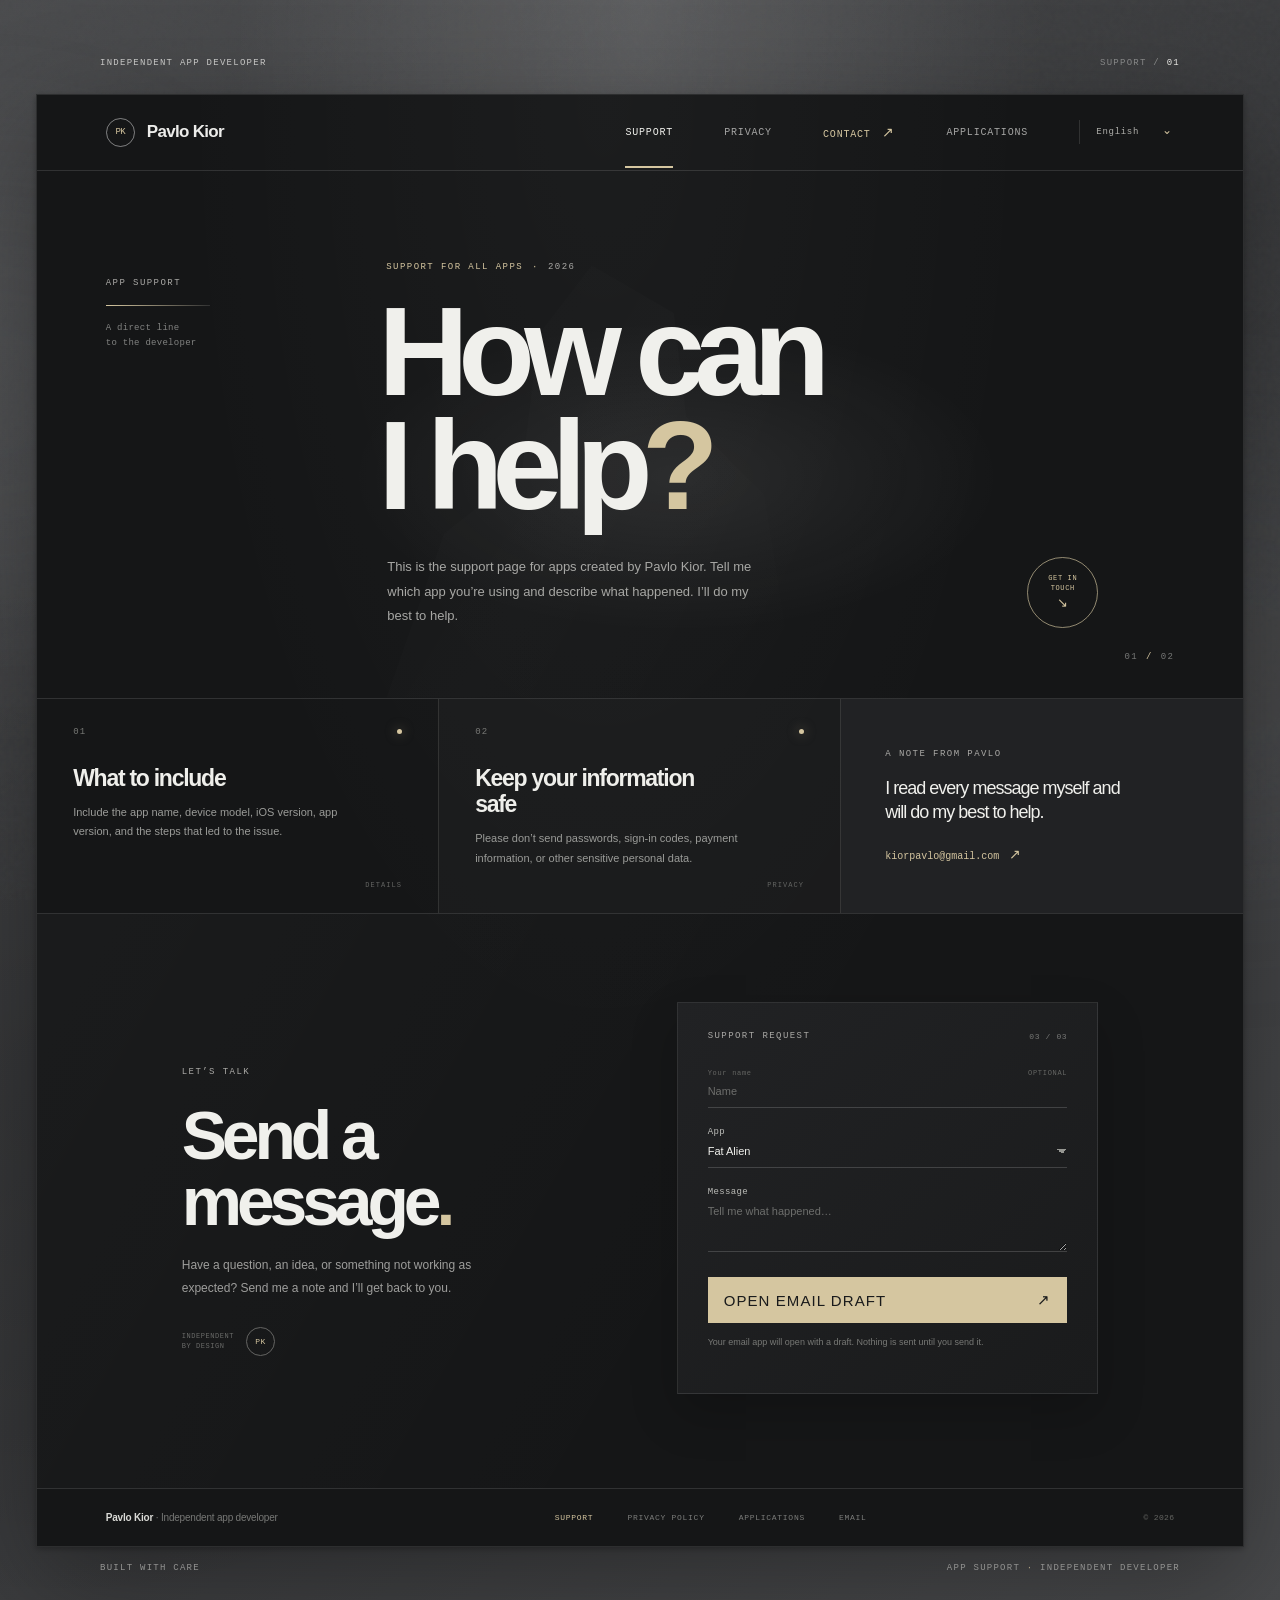
==== index.html @ 4e9f7fe7 "Add applications page for Fat Alien and SeatCore Add a multilingual Applications tab and page for Fa" ====
<!doctype html>
<html lang="en">
  <head>
    <meta charset="utf-8" />
    <meta name="viewport" content="width=device-width, initial-scale=1" />
    <meta name="theme-color" content="#171819" />
    <meta name="description" content="Support for apps by Pavlo Kior. Get in touch by email and find out what to include in your message." />
    <title>Pavlo Kior · App Support</title>
    <link rel="stylesheet" href="styles.css" />
  </head>
  <body>
    <div class="ambient ambient-one" aria-hidden="true"></div>
    <div class="ambient ambient-two" aria-hidden="true"></div>

    <div class="site-shell">
      <div class="folio-heading" aria-label="Pavlo Kior app support">
        <span class="folio-kicker" data-i18n="developerLabel">INDEPENDENT APP DEVELOPER</span>
        <p>SUPPORT / <span>01</span></p>
      </div>

      <main class="site-frame">
        <header class="topbar">
          <a class="brand" href="index.html" aria-label="Pavlo Kior home">
            <span class="brand-mark">PK</span>
            <span class="brand-name">Pavlo Kior</span>
          </a>
          <nav class="main-nav" aria-label="Main navigation">
            <a class="active" href="index.html" aria-current="page" data-i18n="navSupport">Support</a>
            <a href="privacy.html" data-i18n="navPrivacy">Privacy</a>
            <a class="nav-contact" href="mailto:kiorpavlo@gmail.com?subject=App%20support"><span data-i18n="navContact">Contact</span> <span aria-hidden="true">↗</span></a>
            <a href="apps.html" data-i18n="navApps">Applications</a>
            <label class="language-select"><span class="sr-only">Language</span><select id="language" aria-label="Language"><option value="en">English</option><option value="ru">Русский</option><option value="uk">Українська</option><option value="lt">Lietuvių</option><option value="pl">Polski</option><option value="de">Deutsch</option><option value="es">Español</option></select></label>
          </nav>
          <button class="menu-toggle" type="button" aria-label="Open navigation" aria-expanded="false">
            <span></span><span></span>
          </button>
        </header>

        <section class="hero" aria-labelledby="page-title">
          <div class="hero-aside">
            <span class="eyebrow">APP SUPPORT</span>
            <div class="aside-rule"></div>
            <span class="aside-note" data-i18n-html="asideNote">A direct line<br />to the developer</span>
          </div>
          <div class="hero-content">
            <p class="eyebrow hero-overline"><span class="overline-text" data-i18n="overline">SUPPORT FOR ALL APPS</span><span>·</span> 2026</p>
            <h1 id="page-title" data-i18n-html="title">How can<br />I help<span class="period">?</span></h1>
            <div class="hero-bottom">
              <p class="hero-copy" data-i18n="heroCopy">This is the support page for apps created by Pavlo Kior. Tell me which app you’re using and describe what happened. I’ll do my best to help.</p>
              <a class="round-link" href="#contact" aria-label="Go to contact form"><span data-i18n-html="roundLink">GET IN<br />TOUCH</span><b aria-hidden="true">↘</b></a>
            </div>
          </div>
          <div class="hero-index" aria-hidden="true">01<span>/</span>02</div>
        </section>

        <section class="support-details" aria-label="Support tips">
          <article class="detail-card">
            <div class="card-topline"><span>01</span><span class="mini-dot"></span></div>
            <h2 data-i18n="includeTitle">What to include</h2>
            <p data-i18n="includeText">Include the app name, device model, iOS version, app version, and the steps that led to the issue.</p>
            <span class="card-index" aria-hidden="true">DETAILS</span>
          </article>
          <article class="detail-card detail-card-accent">
            <div class="card-topline"><span>02</span><span class="mini-dot"></span></div>
            <h2 data-i18n="safeTitle">Keep your information safe</h2>
            <p data-i18n="safeText">Please don’t send passwords, sign-in codes, payment information, or other sensitive personal data.</p>
            <span class="card-index" aria-hidden="true">PRIVACY</span>
          </article>
          <div class="reply-card">
            <span class="eyebrow" data-i18n="noteLabel">A NOTE FROM PAVLO</span>
            <p data-i18n="noteText">I read every message myself and will do my best to help.</p>
            <a href="mailto:kiorpavlo@gmail.com?subject=App%20support">kiorpavlo@gmail.com <span aria-hidden="true">↗</span></a>
          </div>
        </section>

        <section class="contact-section" id="contact" aria-labelledby="contact-title">
          <div class="contact-intro">
            <span class="eyebrow" data-i18n="letsTalk">LET’S TALK</span>
            <h2 id="contact-title" data-i18n-html="contactTitle">Send a<br />message<span class="period">.</span></h2>
            <p data-i18n="contactCopy">Have a question, an idea, or something not working as expected? Send me a note and I’ll get back to you.</p>
            <div class="contact-stamp"><span>INDEPENDENT<br />BY DESIGN</span><b>PK</b></div>
          </div>
          <form class="contact-form" id="support-form">
            <div class="form-heading"><span class="eyebrow" data-i18n="formTitle">SUPPORT REQUEST</span><span class="form-number">03 / 03</span></div>
            <label for="name"><span data-i18n="nameLabel">Your name</span> <span data-i18n="optional">OPTIONAL</span></label>
            <input id="name" name="name" autocomplete="name" placeholder="Name" />
            <label for="app" data-i18n="appLabel">App</label>
            <select id="app" name="app">
              <option value="Fat Alien">Fat Alien</option>
              <option value="SeatCore">SeatCore</option>
              <option value="Another app" data-i18n="anotherApp">Another app</option>
            </select>
            <label for="message" data-i18n="messageLabel">Message</label>
            <textarea id="message" name="message" rows="3" required placeholder="Tell me what happened…" data-i18n-placeholder="messagePlaceholder"></textarea>
            <button class="send-button" type="submit"><span data-i18n="sendButton">OPEN EMAIL DRAFT</span> <span aria-hidden="true">↗</span></button>
            <p class="form-note" data-i18n="formNote">Your email app will open with a draft. Nothing is sent until you send it.</p>
            <p class="form-error" id="form-error" aria-live="polite"></p>
          </form>
        </section>

        <footer class="footer">
          <a class="footer-brand" href="index.html">Pavlo Kior<span data-i18n="footerAbout"> · Independent app developer</span></a>
          <nav aria-label="Footer navigation">
            <a href="index.html" aria-current="page" data-i18n="navSupport">Support</a>
            <a href="privacy.html" data-i18n="footerPrivacy">Privacy Policy</a>
            <a href="apps.html" data-i18n="navApps">Applications</a>
            <a href="mailto:kiorpavlo@gmail.com">Email</a>
          </nav>
          <span class="copyright">© 2026</span>
        </footer>
      </main>
      <div class="folio-footer"><span data-i18n="builtWithCare">BUILT WITH CARE</span><span data-i18n-html="folioLabel">APP SUPPORT <i>·</i> INDEPENDENT DEVELOPER</span></div>
    </div>
    <script src="locales.js"></script>
    <script src="script.js"></script>
  </body>
</html>
---- styles.css ----
:root {
  color-scheme: dark;
  --backdrop: #454648;
  --frame: #151617;
  --surface: #1b1c1e;
  --surface-2: #202123;
  --line: rgba(238, 238, 234, .13);
  --text: #f0f0ec;
  --muted: #a2a2a0;
  --soft: #747574;
  --accent: #d5c6a0;
  --mono: "DM Mono", ui-monospace, SFMono-Regular, Menlo, monospace;
  --sans: "Manrope", -apple-system, BlinkMacSystemFont, "Segoe UI", sans-serif;
}

* { box-sizing: border-box; }
html { scroll-behavior: smooth; }
body {
  margin: 0;
  color: var(--text);
  background:
    radial-gradient(ellipse at 50% 0%, rgba(255,255,255,.14), transparent 45%),
    radial-gradient(ellipse at 5% 68%, rgba(0,0,0,.14), transparent 34%),
    linear-gradient(135deg, #4a4b4d, #393a3c 50%, #494a4c);
  font-family: var(--sans);
  -webkit-font-smoothing: antialiased;
}
body::before {
  content: "";
  position: fixed;
  inset: 0;
  z-index: -1;
  pointer-events: none;
  opacity: .14;
  background-image: url("data:image/svg+xml,%3Csvg viewBox='0 0 180 180' xmlns='http://www.w3.org/2000/svg'%3E%3Cfilter id='n'%3E%3CfeTurbulence type='fractalNoise' baseFrequency='.92' numOctaves='3' stitchTiles='stitch'/%3E%3C/filter%3E%3Crect width='100%25' height='100%25' filter='url(%23n)' opacity='.16'/%3E%3C/svg%3E");
}
a { color: inherit; }
.ambient { position: fixed; width: 36vw; height: 36vw; border-radius: 50%; filter: blur(90px); pointer-events: none; opacity: .08; z-index: -1; }
.ambient-one { background: #bebfc0; top: 18%; left: -18%; }
.ambient-two { background: #8e9094; right: -15%; bottom: 0; }
.site-shell { width: min(1300px, calc(100% - 72px)); margin: 0 auto; padding: 58px 0 34px; }
.folio-heading, .folio-footer { display: flex; justify-content: space-between; align-items: center; color: #cececc; font: 9px/1.3 var(--mono); letter-spacing: .14em; text-transform: uppercase; }
.folio-heading { margin: 0 5.3% 24px; }
.folio-heading p { margin: 0; color: #8c8d8d; }
.folio-heading p span { color: var(--text); }
.folio-footer { margin: 16px 5.3% 0; color: #b7b7b5; }
.folio-footer i { color: var(--accent); font-style: normal; }
.site-frame { position: relative; background: var(--frame); border: 1px solid rgba(255,255,255,.1); box-shadow: 0 32px 100px rgba(0,0,0,.34), 0 2px 6px rgba(0,0,0,.26); overflow: hidden; }
.site-frame::before { content: ""; position: absolute; inset: 0; pointer-events: none; opacity: .23; background: radial-gradient(ellipse at 47% 0%, rgba(255,255,255,.13), transparent 48%); }
.topbar { position: relative; z-index: 3; min-height: 76px; display: flex; align-items: center; justify-content: space-between; padding: 0 5.7%; border-bottom: 1px solid var(--line); }
.brand { display: inline-flex; align-items: center; gap: 12px; text-decoration: none; font-weight: 800; letter-spacing: -.04em; font-size: 17px; }
.brand-mark { display: grid; place-items: center; width: 29px; height: 29px; border: 1px solid rgba(255,255,255,.45); border-radius: 50%; color: var(--accent); font: 9px var(--mono); letter-spacing: -.08em; }
.brand-name { color: #ececea; }
.main-nav { display: flex; align-items: center; gap: clamp(22px, 4vw, 58px); font: 10px var(--mono); text-transform: uppercase; letter-spacing: .08em; color: #a5a5a4; }
.main-nav a, .footer nav a { text-decoration: none; transition: color .2s ease; }
.main-nav a:hover, .footer nav a:hover { color: #fff; }
.main-nav .active { color: var(--text); position: relative; }
.main-nav .active::after { content: ""; position: absolute; left: 0; right: 0; bottom: -30px; height: 2px; background: var(--accent); }
.main-nav .nav-contact { color: var(--accent); }
.nav-contact > span:last-child { font-size: 14px; margin-left: 5px; }
.language-select { position: relative; padding-left: 16px; border-left: 1px solid var(--line); color: #adada9; }
.language-select select { appearance: none; padding: 7px 16px 7px 0; border: 0; outline: 0; background: transparent; color: inherit; cursor: pointer; font: 9px var(--mono); letter-spacing: .08em; }
.language-select::after { content: "⌄"; position: absolute; right: 1px; top: 3px; color: var(--accent); pointer-events: none; font: 12px var(--sans); }
.language-select option { color: #eee; background: #202123; }
.sr-only { position: absolute; width: 1px; height: 1px; padding: 0; margin: -1px; overflow: hidden; clip: rect(0, 0, 0, 0); white-space: nowrap; border: 0; }
.menu-toggle { display: none; }
.hero { min-height: 510px; position: relative; padding: 84px 12% 70px 16%; display: flex; align-items: center; border-bottom: 1px solid var(--line); background: radial-gradient(ellipse at 53% 58%, rgba(255,255,255,.075), transparent 36%); }
.hero::after { content: ""; position: absolute; width: 34%; height: 82%; left: 29%; bottom: 0; opacity: .17; pointer-events: none; background: linear-gradient(120deg, transparent, rgba(255,255,255,.08), transparent); clip-path: polygon(50% 0, 70% 11%, 73% 35%, 92% 53%, 100% 100%, 0 100%, 14% 62%, 33% 48%, 37% 16%); }
.hero-aside { position: absolute; left: 5.7%; top: 106px; display: flex; flex-direction: column; gap: 15px; color: var(--muted); }
.eyebrow { display: inline-flex; gap: 9px; align-items: center; font: 9px/1.5 var(--mono); letter-spacing: .16em; color: #aaa9a6; text-transform: uppercase; }
.eyebrow span { color: var(--accent); }
.aside-rule { width: 104px; height: 1px; background: linear-gradient(90deg, var(--accent), var(--line)); }
.aside-note { color: #818280; font: 9px/1.65 var(--mono); letter-spacing: .03em; }
.hero-content { position: relative; z-index: 1; width: min(720px, 100%); margin-left: auto; }
.hero-overline { margin: 0 0 21px 8px; }
h1, h2, p { margin-top: 0; }
.hero h1, .policy-hero h1 { margin: 0; font-size: clamp(68px, 9.8vw, 138px); line-height: .91; letter-spacing: -.085em; font-weight: 700; }
.period { color: var(--accent); }
.hero-bottom { display: flex; align-items: flex-end; justify-content: space-between; gap: 38px; margin: 32px 0 0 9px; }
.hero-copy { max-width: 370px; margin: 0; color: #a7a7a4; font-size: 13px; line-height: 1.85; }
.round-link { width: 71px; height: 71px; flex: 0 0 auto; display: flex; flex-direction: column; align-items: center; justify-content: center; border: 1px solid rgba(213,198,160,.65); border-radius: 50%; color: var(--accent); text-align: center; text-decoration: none; font: 7px/1.4 var(--mono); letter-spacing: .09em; transition: .25s ease; }
.round-link b { font: 13px var(--sans); margin-top: 2px; }
.round-link:hover { background: var(--accent); color: var(--frame); transform: rotate(-10deg); }
.hero-index { position: absolute; right: 5.7%; bottom: 36px; color: #777877; font: 9px var(--mono); letter-spacing: .15em; }
.hero-index span { margin: 0 8px; color: var(--accent); }
.support-details { display: grid; grid-template-columns: 1fr 1fr 1fr; border-bottom: 1px solid var(--line); }
.detail-card, .reply-card { min-height: 214px; padding: 28px 9%; border-right: 1px solid var(--line); position: relative; }
.detail-card:nth-child(2) { background: rgba(255,255,255,.024); }
.card-topline { display: flex; align-items: center; justify-content: space-between; margin-bottom: 28px; color: #777875; font: 9px var(--mono); letter-spacing: .14em; }
.mini-dot { width: 5px; height: 5px; border-radius: 50%; background: var(--accent); box-shadow: 0 0 12px rgba(213,198,160,.55); }
.detail-card h2 { max-width: 260px; margin-bottom: 12px; color: #efefeb; font-size: clamp(17px, 1.8vw, 23px); line-height: 1.15; letter-spacing: -.055em; }
.detail-card p { max-width: 280px; margin-bottom: 0; color: #9a9b98; font-size: 11px; line-height: 1.75; }
.card-index { position: absolute; bottom: 24px; right: 9%; color: #636462; font: 7px var(--mono); letter-spacing: .15em; }
.reply-card { border-right: 0; background: #212224; display: flex; flex-direction: column; justify-content: center; padding-left: 11%; }
.reply-card p { max-width: 240px; margin: 16px 0 22px; font-size: 18px; line-height: 1.3; letter-spacing: -.055em; }
.reply-card > a { width: fit-content; color: var(--accent); font: 10px var(--mono); text-decoration: none; }
.reply-card > a span { font-size: 14px; margin-left: 4px; }
.contact-section { display: grid; grid-template-columns: 1fr 1fr; gap: 8%; padding: 88px 12% 94px; background: linear-gradient(120deg, rgba(255,255,255,.022), transparent 60%); }
.contact-intro { position: relative; align-self: center; padding: 8px 0 32px; }
.contact-intro h2 { margin: 23px 0 20px; font-size: clamp(42px, 5.3vw, 72px); line-height: .97; letter-spacing: -.075em; }
.contact-intro > p { max-width: 325px; color: #9e9e9c; font-size: 12px; line-height: 1.85; }
.contact-stamp { position: absolute; left: 0; bottom: -13px; display: flex; align-items: center; gap: 12px; color: #696a68; font: 7px/1.5 var(--mono); letter-spacing: .08em; }
.contact-stamp b { display: grid; place-items: center; width: 29px; height: 29px; border: 1px solid #646462; border-radius: 50%; color: var(--accent); font: 8px var(--mono); }
.contact-form { padding: 27px 30px 26px; border: 1px solid rgba(255,255,255,.09); background: linear-gradient(140deg, #212224, #1a1b1c); box-shadow: 0 20px 45px rgba(0,0,0,.19); }
.form-heading { display: flex; justify-content: space-between; align-items: center; margin-bottom: 26px; }
.form-number { color: #777876; font: 8px var(--mono); letter-spacing: .08em; }
.contact-form label { display: flex; justify-content: space-between; margin: 19px 0 8px; color: #bbbcb8; font: 9px var(--mono); letter-spacing: .04em; }
.contact-form label span { color: #656663; font-size: 7px; letter-spacing: .1em; }
.contact-form input, .contact-form select, .contact-form textarea { display: block; width: 100%; padding: 0 0 10px; border: 0; border-bottom: 1px solid rgba(255,255,255,.16); border-radius: 0; outline: none; background: transparent; color: var(--text); font: 11px var(--sans); resize: vertical; }
.contact-form input:focus, .contact-form select:focus, .contact-form textarea:focus { border-color: var(--accent); }
.contact-form input::placeholder, .contact-form textarea::placeholder { color: #6d6e6c; }
.contact-form select { appearance: none; background-image: linear-gradient(45deg, transparent 50%, #969792 50%), linear-gradient(135deg, #969792 50%, transparent 50%); background-position: calc(100% - 5px) 4px, 100% 4px; background-size: 5px 5px, 5px 5px; background-repeat: no-repeat; }
.contact-form select option { background: #202123; color: var(--text); }
.send-button { width: 100%; display: flex; justify-content: space-between; align-items: center; margin-top: 25px; padding: 14px 16px; border: 0; background: var(--accent); color: #191a1b; cursor: pointer; font: 9px var(--mono); letter-spacing: .12em; transition: background .2s ease, transform .2s ease; }
.send-button span { font: 15px var(--sans); }
.send-button:hover { background: #e5d7b2; transform: translateY(-2px); }
.form-note { margin: 12px 0 0; color: #777875; font-size: 9px; line-height: 1.6; }
.form-error { min-height: 12px; margin: 5px 0 0; color: #e4a99b; font-size: 10px; }
.footer { position: relative; z-index: 1; display: flex; align-items: center; justify-content: space-between; gap: 20px; padding: 23px 5.7%; border-top: 1px solid var(--line); color: #7c7d7b; font: 8px var(--mono); letter-spacing: .04em; }
.footer-brand { color: #dadad6; text-decoration: none; font: 600 10px var(--sans); letter-spacing: -.02em; }
.footer-brand span { color: #777876; font-weight: 400; }
.footer nav { display: flex; gap: clamp(13px, 2.8vw, 34px); text-transform: uppercase; letter-spacing: .09em; }
.footer nav a[aria-current="page"] { color: var(--accent); }
.copyright { color: #656663; }

/* Privacy page */
.policy-hero { position: relative; padding: 80px 15% 57px; border-bottom: 1px solid var(--line); }
.policy-hero h1 { margin: 23px 0 25px; font-size: clamp(60px, 8vw, 104px); }
.policy-hero > p { max-width: 680px; margin: 0; color: #a7a7a4; font-size: 13px; line-height: 1.85; }
.policy-contact { display: inline-flex; gap: 18px; margin-top: 31px; color: #828380; text-decoration: none; font: 8px var(--mono); letter-spacing: .09em; }
.policy-contact span { color: var(--accent); }
.policy-layout { display: grid; grid-template-columns: 230px minmax(0,1fr); gap: 8%; padding: 58px 11% 83px; }
.policy-index { position: sticky; top: 24px; align-self: start; display: flex; flex-direction: column; gap: 0; border-top: 1px solid var(--line); }
.policy-index .eyebrow { margin: 0 0 14px; padding-top: 17px; }
.policy-index a { display: flex; gap: 13px; padding: 10px 0; color: #777875; text-decoration: none; font: 8px var(--mono); transition: color .2s; }
.policy-index a span { color: #b0b0ad; font: 9px var(--sans); }
.policy-index a:hover { color: var(--accent); }
.policy-index a:hover span { color: #fff; }
.policy-content { min-width: 0; }
.policy-block { display: grid; grid-template-columns: 34px 1fr; gap: 17px; padding: 0 0 34px; margin: 0 0 32px; border-bottom: 1px solid var(--line); scroll-margin-top: 24px; }
.policy-block:last-child { margin-bottom: 0; border-bottom: 0; }
.policy-number { padding-top: 7px; color: var(--accent); font: 8px var(--mono); letter-spacing: .08em; }
.policy-block h2 { margin: 0 0 14px; font-size: 20px; line-height: 1.2; letter-spacing: -.055em; }
.policy-block p { margin: 0 0 13px; color: #a1a29f; font-size: 11px; line-height: 1.9; }
.policy-block p:last-child { margin-bottom: 0; }
.policy-block a { color: #e0d2ad; text-decoration-color: rgba(224,210,173,.4); text-underline-offset: 3px; }
.provider-links { display: grid; grid-template-columns: 1fr 1fr; gap: 9px 20px; list-style: none; padding: 0; margin: 0; }
.provider-links a { color: #ddd; font-size: 10px; }

/* Applications page */
.apps-hero { background: radial-gradient(ellipse at 62% 60%, rgba(255,255,255,.045), transparent 42%); }
.apps-hero h1 { max-width: 720px; }
.apps-grid { display: grid; grid-template-columns: repeat(2, minmax(0, 1fr)); gap: 1px; padding: 1px 11% 76px; border-bottom: 1px solid var(--line); background: rgba(255,255,255,.035); }
.app-card { display: flex; min-height: 340px; flex-direction: column; padding: 29px 30px 26px; border: 1px solid var(--line); background: linear-gradient(145deg, #1d1e20, #171819 75%); }
.app-card-accent { background: linear-gradient(145deg, #222324, #191a1b 75%); }
.app-card-topline { display: flex; justify-content: space-between; gap: 12px; color: #777875; font: 8px var(--mono); letter-spacing: .12em; }
.app-card-topline span:last-child { color: var(--accent); text-align: right; }
.app-card-body { margin: auto 0 28px; padding-top: 52px; }
.app-card-index { margin: 0 0 11px; color: #858683; font: 8px var(--mono); letter-spacing: .16em; }
.app-card h2 { margin: 0 0 14px; color: #efefeb; font-size: clamp(34px, 4vw, 54px); line-height: .98; letter-spacing: -.075em; }
.app-card-body > p:last-child { max-width: 380px; margin: 0; color: #9a9b98; font-size: 12px; line-height: 1.8; }
.app-card-actions { display: flex; flex-wrap: wrap; gap: 13px 24px; padding-top: 18px; border-top: 1px solid var(--line); }
.app-card-actions a { color: var(--accent); text-decoration: none; font: 8px/1.5 var(--mono); letter-spacing: .08em; text-transform: uppercase; }
.app-card-actions a:hover { color: #fff; }

@media (max-width: 800px) {
  .site-shell { width: min(100% - 30px, 680px); padding-top: 26px; }
  .folio-heading, .folio-footer { margin-left: 8px; margin-right: 8px; font-size: 7px; }
  .topbar { min-height: 66px; padding: 0 22px; }
  .main-nav { gap: 18px; font-size: 9px; }
  .language-select { padding-left: 10px; }
  .main-nav .active::after { bottom: -26px; }
  .hero { min-height: 430px; padding: 90px 9% 65px; }
  .hero-aside { display: none; }
  .hero-content { margin-left: 0; }
  .hero h1 { font-size: clamp(64px, 15vw, 104px); }
  .hero-bottom { margin-left: 0; }
  .hero-copy { max-width: 340px; font-size: 12px; }
  .support-details { grid-template-columns: 1fr 1fr; }
  .detail-card, .reply-card { min-height: 195px; padding: 25px 8%; }
  .detail-card:nth-child(2) { border-right: 0; }
  .reply-card { grid-column: 1 / -1; min-height: 150px; border-top: 1px solid var(--line); }
  .contact-section { gap: 30px; padding: 66px 8%; }
  .contact-form { padding: 23px; }
  .footer { padding: 20px 22px; flex-wrap: wrap; }
  .footer-brand { width: calc(100% - 65px); }
  .footer nav { order: 3; width: 100%; }
  .copyright { margin-left: auto; }
  .policy-hero { padding: 68px 9% 45px; }
  .policy-layout { grid-template-columns: 1fr; gap: 35px; padding: 40px 9% 64px; }
  .policy-index { position: static; display: grid; grid-template-columns: repeat(2, 1fr); column-gap: 15px; }
  .policy-index .eyebrow { grid-column: 1/-1; }
  .apps-grid { padding: 1px 9% 58px; }
  .app-card { min-height: 300px; padding: 26px 24px 23px; }
}
@media (max-width: 540px) {
  .site-shell { width: calc(100% - 20px); padding-top: 16px; }
  .folio-heading { margin-bottom: 13px; }
  .topbar { padding: 0 18px; }
  .brand { font-size: 15px; }
  .brand-mark { width: 26px; height: 26px; }
  .menu-toggle { display: flex; width: 34px; height: 34px; flex-direction: column; align-items: flex-end; justify-content: center; gap: 6px; padding: 5px; border: 0; background: transparent; }
  .menu-toggle span { display: block; width: 21px; height: 1px; background: #e9e9e5; transition: .2s; }
  .menu-toggle span:last-child { width: 14px; }
  .menu-toggle[aria-expanded="true"] span:first-child { transform: translateY(3.5px) rotate(45deg); }
  .menu-toggle[aria-expanded="true"] span:last-child { width: 21px; transform: translateY(-3.5px) rotate(-45deg); }
  .main-nav { display: none; position: absolute; top: 65px; left: 0; right: 0; padding: 20px; flex-direction: column; align-items: flex-start; gap: 19px; border-bottom: 1px solid var(--line); background: #171819; }
  .main-nav.is-open { display: flex; }
  .main-nav .active::after { display: none; }
  .language-select { padding: 0; border-left: 0; }
  .hero { min-height: 390px; padding: 67px 8% 56px; }
  .hero-overline { margin-left: 2px; font-size: 8px; }
  .hero h1 { font-size: clamp(60px, 17.2vw, 86px); }
  .hero-bottom { align-items: center; gap: 15px; margin-top: 26px; }
  .hero-copy { max-width: 280px; font-size: 11px; }
  .round-link { width: 58px; height: 58px; font-size: 6px; }
  .hero-index { right: 7%; bottom: 20px; }
  .support-details { grid-template-columns: 1fr; }
  .detail-card, .reply-card { min-height: 170px; padding: 22px 8%; border-right: 0; }
  .detail-card + .detail-card { border-top: 1px solid var(--line); }
  .reply-card { min-height: 154px; }
  .card-topline { margin-bottom: 17px; }
  .detail-card h2 { margin-bottom: 9px; }
  .contact-section { grid-template-columns: 1fr; gap: 38px; padding: 52px 8% 58px; }
  .contact-intro { padding-bottom: 24px; }
  .contact-stamp { bottom: -9px; }
  .contact-form { padding: 22px 19px; }
  .footer { gap: 14px; padding: 18px; }
  .footer-brand span { display: block; margin-top: 4px; }
  .footer nav { gap: 17px; font-size: 7px; }
  .folio-footer { margin-top: 12px; }
  .policy-hero { padding: 52px 8% 38px; }
  .policy-hero .eyebrow { font-size: 7px; }
  .policy-hero h1 { font-size: clamp(34px, 14vw, 68px); }
  .policy-hero > p { font-size: 11px; }
  .policy-layout { padding: 32px 8% 49px; }
  .policy-index { grid-template-columns: 1fr 1fr; gap: 0 10px; }
  .policy-index a { gap: 7px; font-size: 7px; }
  .policy-index a span { font-size: 8px; }
  .policy-block { grid-template-columns: 23px 1fr; gap: 10px; padding-bottom: 26px; margin-bottom: 25px; }
  .policy-block h2 { font-size: 17px; }
  .policy-block p { font-size: 10px; line-height: 1.8; }
  .provider-links { grid-template-columns: 1fr; }
  .apps-grid { grid-template-columns: 1fr; padding: 1px 8% 40px; }
  .app-card { min-height: 270px; padding: 24px 21px 21px; }
  .app-card-body { padding-top: 40px; }
  .app-card h2 { font-size: 40px; }
  .app-card-actions { flex-direction: column; gap: 11px; }
}

@media (prefers-reduced-motion: reduce) {
  *, *::before, *::after { scroll-behavior: auto !important; transition-duration: .01ms !important; animation-duration: .01ms !important; }
}
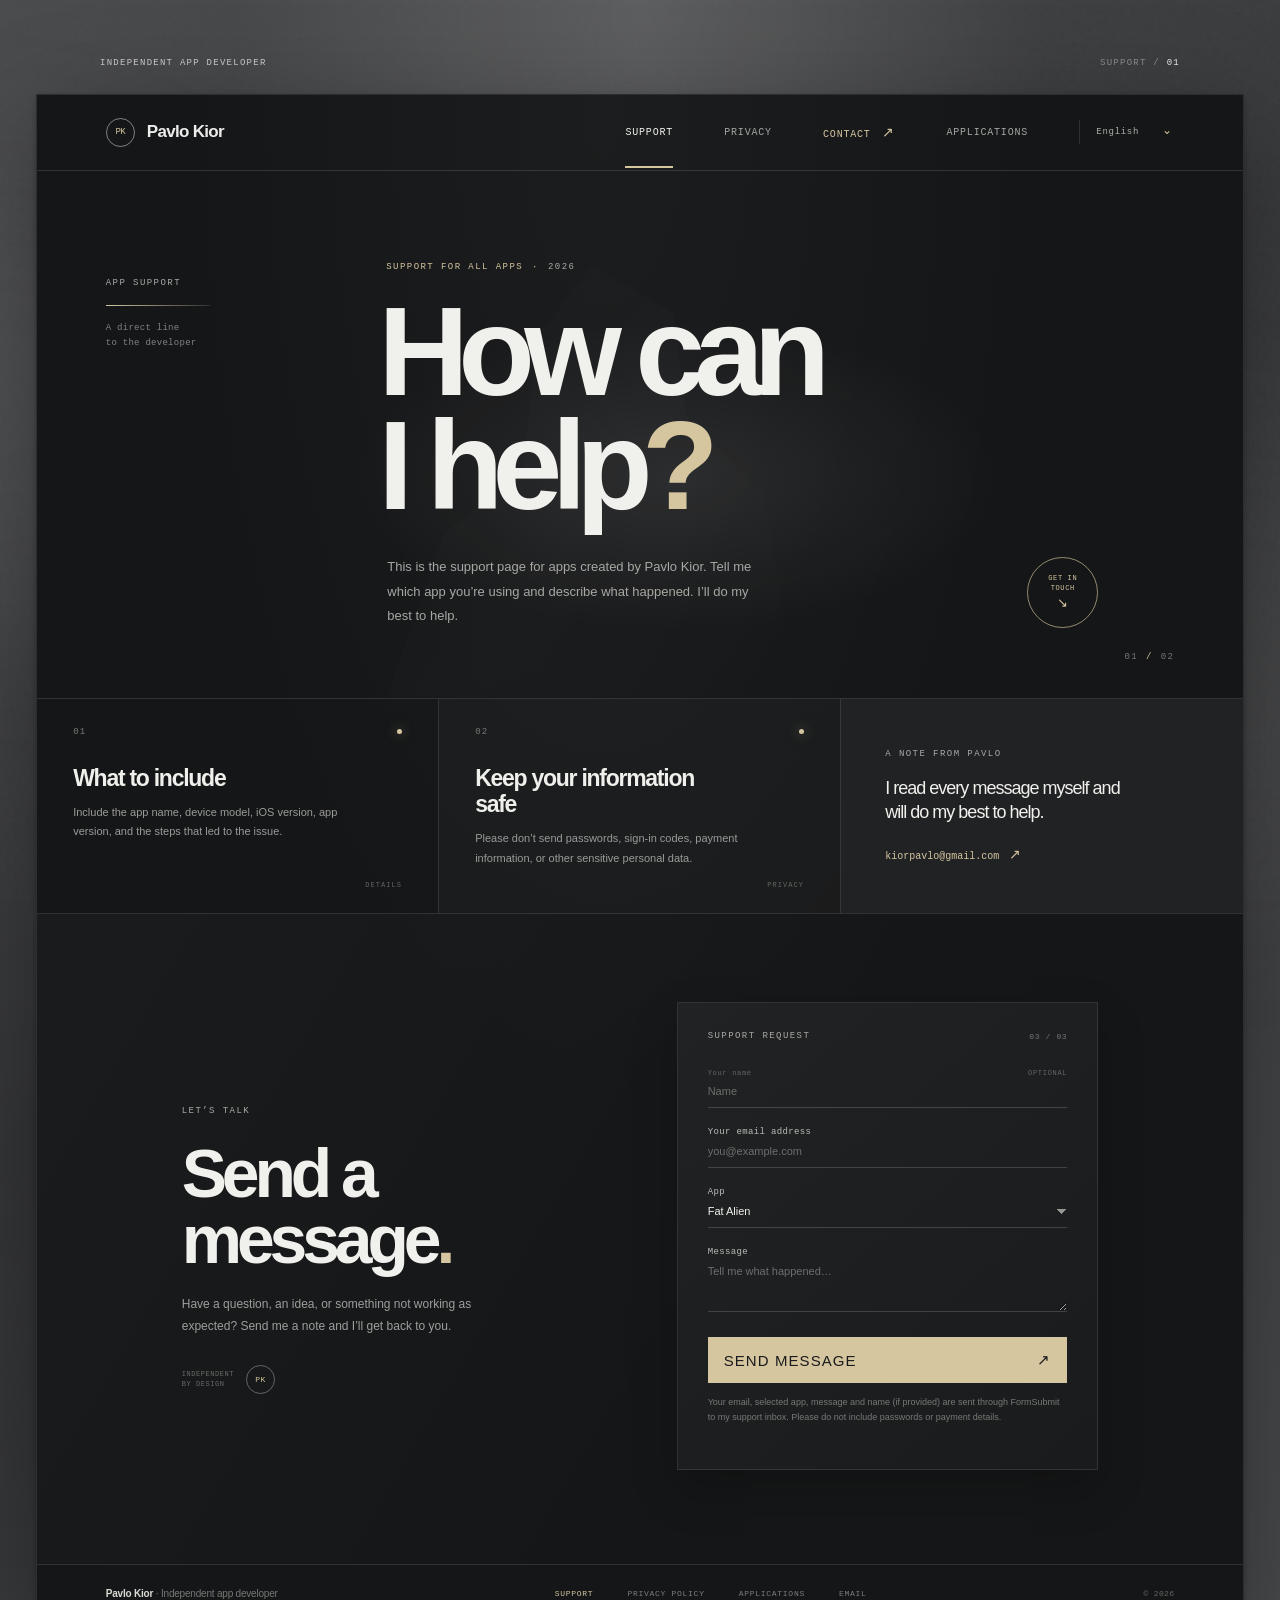
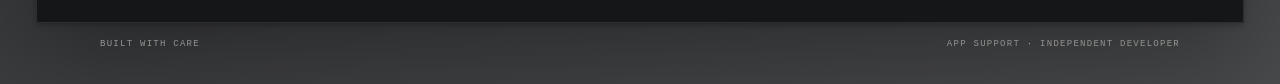
==== commit 8a4a62bc: "Send support requests through FormSubmit Add a required visitor email field, submit support requests" ====
--- a/index.html
+++ b/index.html
@@ -83,7 +83,9 @@
           <form class="contact-form" id="support-form">
             <div class="form-heading"><span class="eyebrow" data-i18n="formTitle">SUPPORT REQUEST</span><span class="form-number">03 / 03</span></div>
             <label for="name"><span data-i18n="nameLabel">Your name</span> <span data-i18n="optional">OPTIONAL</span></label>
-            <input id="name" name="name" autocomplete="name" placeholder="Name" />
+            <input id="name" name="name" autocomplete="name" placeholder="Name" data-i18n-placeholder="namePlaceholder" />
+            <label for="email" data-i18n="emailLabel">Your email</label>
+            <input id="email" name="email" type="email" autocomplete="email" required placeholder="you@example.com" data-i18n-placeholder="emailPlaceholder" />
             <label for="app" data-i18n="appLabel">App</label>
             <select id="app" name="app">
               <option value="Fat Alien">Fat Alien</option>
@@ -92,9 +94,10 @@
             </select>
             <label for="message" data-i18n="messageLabel">Message</label>
             <textarea id="message" name="message" rows="3" required placeholder="Tell me what happened…" data-i18n-placeholder="messagePlaceholder"></textarea>
-            <button class="send-button" type="submit"><span data-i18n="sendButton">OPEN EMAIL DRAFT</span> <span aria-hidden="true">↗</span></button>
-            <p class="form-note" data-i18n="formNote">Your email app will open with a draft. Nothing is sent until you send it.</p>
-            <p class="form-error" id="form-error" aria-live="polite"></p>
+            <div class="form-trap" aria-hidden="true"><label for="company">Company</label><input id="company" name="_honey" tabindex="-1" autocomplete="off" /></div>
+            <button class="send-button" type="submit"><span data-i18n="sendButton">SEND MESSAGE</span> <span aria-hidden="true">↗</span></button>
+            <p class="form-note" data-i18n="formNote">Your name, email, app and message are sent to my support inbox through FormSubmit. Please don't include passwords or payment details.</p>
+            <p class="form-message" id="form-message" role="status" aria-live="polite"></p>
           </form>
         </section>
 
@@ -111,7 +114,7 @@
       </main>
       <div class="folio-footer"><span data-i18n="builtWithCare">BUILT WITH CARE</span><span data-i18n-html="folioLabel">APP SUPPORT <i>·</i> INDEPENDENT DEVELOPER</span></div>
     </div>
-    <script src="locales.js"></script>
-    <script src="script.js"></script>
+    <script src="locales.js?v=20261103-contact-form"></script>
+    <script src="script.js?v=20261103-contact-form"></script>
   </body>
 </html>
--- a/styles.css
+++ b/styles.css
@@ -115,7 +115,10 @@
 .send-button span { font: 15px var(--sans); }
 .send-button:hover { background: #e5d7b2; transform: translateY(-2px); }
 .form-note { margin: 12px 0 0; color: #777875; font-size: 9px; line-height: 1.6; }
-.form-error { min-height: 12px; margin: 5px 0 0; color: #e4a99b; font-size: 10px; }
+.form-message { min-height: 12px; margin: 7px 0 0; color: #a6c2a2; font-size: 10px; line-height: 1.6; }
+.form-message.is-error { color: #e4a99b; }
+.send-button:disabled { cursor: wait; opacity: .7; transform: none; }
+.form-trap { position: absolute; width: 1px; height: 1px; overflow: hidden; clip-path: inset(50%); white-space: nowrap; }
 .footer { position: relative; z-index: 1; display: flex; align-items: center; justify-content: space-between; gap: 20px; padding: 23px 5.7%; border-top: 1px solid var(--line); color: #7c7d7b; font: 8px var(--mono); letter-spacing: .04em; }
 .footer-brand { color: #dadad6; text-decoration: none; font: 600 10px var(--sans); letter-spacing: -.02em; }
 .footer-brand span { color: #777876; font-weight: 400; }
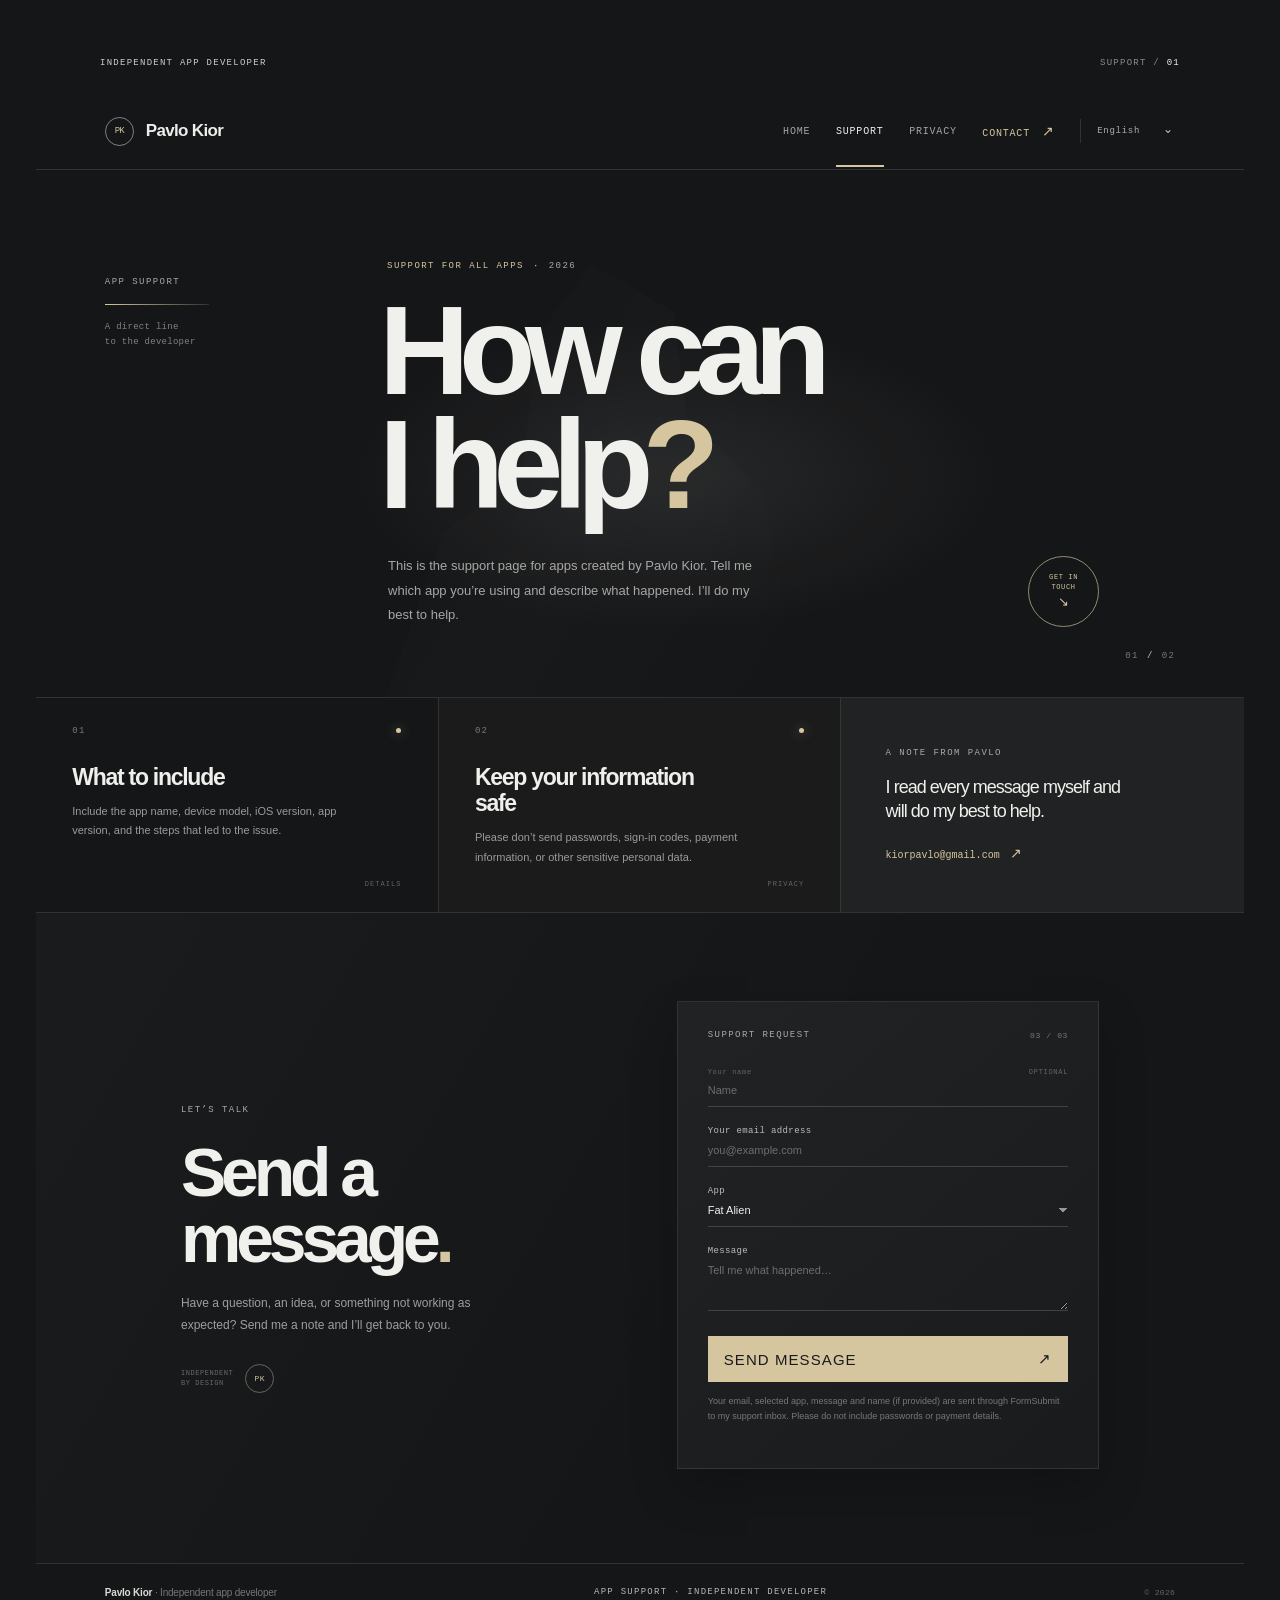
==== commit ff1d4602: "Update site styling and navigation" ====
--- a/index.html
+++ b/index.html
@@ -4,9 +4,10 @@
     <meta charset="utf-8" />
     <meta name="viewport" content="width=device-width, initial-scale=1" />
     <meta name="theme-color" content="#171819" />
+    <link rel="icon" type="image/svg+xml" href="favicon.svg?v=20261103-1" />
     <meta name="description" content="Support for apps by Pavlo Kior. Get in touch by email and find out what to include in your message." />
     <title>Pavlo Kior · App Support</title>
-    <link rel="stylesheet" href="styles.css" />
+    <link rel="stylesheet" href="styles.css?v=20261105-clean-nav" />
   </head>
   <body>
     <div class="ambient ambient-one" aria-hidden="true"></div>
@@ -25,10 +26,10 @@
             <span class="brand-name">Pavlo Kior</span>
           </a>
           <nav class="main-nav" aria-label="Main navigation">
+            <a href="apps.html" data-i18n="navApps">Home</a>
             <a class="active" href="index.html" aria-current="page" data-i18n="navSupport">Support</a>
             <a href="privacy.html" data-i18n="navPrivacy">Privacy</a>
-            <a class="nav-contact" href="mailto:kiorpavlo@gmail.com?subject=App%20support"><span data-i18n="navContact">Contact</span> <span aria-hidden="true">↗</span></a>
-            <a href="apps.html" data-i18n="navApps">Applications</a>
+            <a class="nav-contact" href="index.html#contact"><span data-i18n="navContact">Contact</span> <span aria-hidden="true">↗</span></a>
             <label class="language-select"><span class="sr-only">Language</span><select id="language" aria-label="Language"><option value="en">English</option><option value="ru">Русский</option><option value="uk">Українська</option><option value="lt">Lietuvių</option><option value="pl">Polski</option><option value="de">Deutsch</option><option value="es">Español</option></select></label>
           </nav>
           <button class="menu-toggle" type="button" aria-label="Open navigation" aria-expanded="false">
@@ -80,8 +81,12 @@
             <p data-i18n="contactCopy">Have a question, an idea, or something not working as expected? Send me a note and I’ll get back to you.</p>
             <div class="contact-stamp"><span>INDEPENDENT<br />BY DESIGN</span><b>PK</b></div>
           </div>
-          <form class="contact-form" id="support-form">
+          <form class="contact-form" id="support-form" action="https://formsubmit.co/kiorpavlo@gmail.com" method="POST">
             <div class="form-heading"><span class="eyebrow" data-i18n="formTitle">SUPPORT REQUEST</span><span class="form-number">03 / 03</span></div>
+            <input type="hidden" name="_replyto" id="form-reply-to" />
+            <input type="hidden" name="_subject" id="form-subject" value="App support" />
+            <input type="hidden" name="_template" value="table" />
+            <input type="hidden" name="_next" id="form-next" value="https://kiorpavlo-cmd.github.io/pavlo-app-support/index.html?lang=en&amp;sent=1#contact" />
             <label for="name"><span data-i18n="nameLabel">Your name</span> <span data-i18n="optional">OPTIONAL</span></label>
             <input id="name" name="name" autocomplete="name" placeholder="Name" data-i18n-placeholder="namePlaceholder" />
             <label for="email" data-i18n="emailLabel">Your email</label>
@@ -103,18 +108,12 @@
 
         <footer class="footer">
           <a class="footer-brand" href="index.html">Pavlo Kior<span data-i18n="footerAbout"> · Independent app developer</span></a>
-          <nav aria-label="Footer navigation">
-            <a href="index.html" aria-current="page" data-i18n="navSupport">Support</a>
-            <a href="privacy.html" data-i18n="footerPrivacy">Privacy Policy</a>
-            <a href="apps.html" data-i18n="navApps">Applications</a>
-            <a href="mailto:kiorpavlo@gmail.com">Email</a>
-          </nav>
+          <span class="footer-folio" data-i18n-html="folioLabel">APP SUPPORT <i>·</i> INDEPENDENT DEVELOPER</span>
           <span class="copyright">© 2026</span>
         </footer>
       </main>
-      <div class="folio-footer"><span data-i18n="builtWithCare">BUILT WITH CARE</span><span data-i18n-html="folioLabel">APP SUPPORT <i>·</i> INDEPENDENT DEVELOPER</span></div>
     </div>
-    <script src="locales.js?v=20261103-contact-form"></script>
-    <script src="script.js?v=20261103-contact-form"></script>
+    <script src="locales.js?v=20261105-nav-home-label"></script>
+    <script src="script.js?v=20261105-nav-home-label"></script>
   </body>
 </html>
--- a/styles.css
+++ b/styles.css
@@ -1,6 +1,6 @@
 :root {
   color-scheme: dark;
-  --backdrop: #454648;
+  --backdrop: #151617;
   --frame: #151617;
   --surface: #1b1c1e;
   --surface-2: #202123;
@@ -18,10 +18,7 @@
 body {
   margin: 0;
   color: var(--text);
-  background:
-    radial-gradient(ellipse at 50% 0%, rgba(255,255,255,.14), transparent 45%),
-    radial-gradient(ellipse at 5% 68%, rgba(0,0,0,.14), transparent 34%),
-    linear-gradient(135deg, #4a4b4d, #393a3c 50%, #494a4c);
+  background: var(--backdrop);
   font-family: var(--sans);
   -webkit-font-smoothing: antialiased;
 }
@@ -31,29 +28,27 @@
   inset: 0;
   z-index: -1;
   pointer-events: none;
-  opacity: .14;
+  opacity: 0;
   background-image: url("data:image/svg+xml,%3Csvg viewBox='0 0 180 180' xmlns='http://www.w3.org/2000/svg'%3E%3Cfilter id='n'%3E%3CfeTurbulence type='fractalNoise' baseFrequency='.92' numOctaves='3' stitchTiles='stitch'/%3E%3C/filter%3E%3Crect width='100%25' height='100%25' filter='url(%23n)' opacity='.16'/%3E%3C/svg%3E");
 }
 a { color: inherit; }
-.ambient { position: fixed; width: 36vw; height: 36vw; border-radius: 50%; filter: blur(90px); pointer-events: none; opacity: .08; z-index: -1; }
+.ambient { position: fixed; width: 36vw; height: 36vw; border-radius: 50%; filter: blur(90px); pointer-events: none; opacity: 0; z-index: -1; }
 .ambient-one { background: #bebfc0; top: 18%; left: -18%; }
 .ambient-two { background: #8e9094; right: -15%; bottom: 0; }
 .site-shell { width: min(1300px, calc(100% - 72px)); margin: 0 auto; padding: 58px 0 34px; }
-.folio-heading, .folio-footer { display: flex; justify-content: space-between; align-items: center; color: #cececc; font: 9px/1.3 var(--mono); letter-spacing: .14em; text-transform: uppercase; }
+.folio-heading { display: flex; justify-content: space-between; align-items: center; color: #cececc; font: 9px/1.3 var(--mono); letter-spacing: .14em; text-transform: uppercase; }
 .folio-heading { margin: 0 5.3% 24px; }
 .folio-heading p { margin: 0; color: #8c8d8d; }
 .folio-heading p span { color: var(--text); }
-.folio-footer { margin: 16px 5.3% 0; color: #b7b7b5; }
-.folio-footer i { color: var(--accent); font-style: normal; }
-.site-frame { position: relative; background: var(--frame); border: 1px solid rgba(255,255,255,.1); box-shadow: 0 32px 100px rgba(0,0,0,.34), 0 2px 6px rgba(0,0,0,.26); overflow: hidden; }
-.site-frame::before { content: ""; position: absolute; inset: 0; pointer-events: none; opacity: .23; background: radial-gradient(ellipse at 47% 0%, rgba(255,255,255,.13), transparent 48%); }
+.site-frame { position: relative; background: var(--frame); border: 0; box-shadow: none; overflow: hidden; }
+.site-frame::before { content: ""; position: absolute; inset: 0; pointer-events: none; opacity: 0; background: radial-gradient(ellipse at 47% 0%, rgba(255,255,255,.13), transparent 48%); }
 .topbar { position: relative; z-index: 3; min-height: 76px; display: flex; align-items: center; justify-content: space-between; padding: 0 5.7%; border-bottom: 1px solid var(--line); }
 .brand { display: inline-flex; align-items: center; gap: 12px; text-decoration: none; font-weight: 800; letter-spacing: -.04em; font-size: 17px; }
 .brand-mark { display: grid; place-items: center; width: 29px; height: 29px; border: 1px solid rgba(255,255,255,.45); border-radius: 50%; color: var(--accent); font: 9px var(--mono); letter-spacing: -.08em; }
 .brand-name { color: #ececea; }
-.main-nav { display: flex; align-items: center; gap: clamp(22px, 4vw, 58px); font: 10px var(--mono); text-transform: uppercase; letter-spacing: .08em; color: #a5a5a4; }
-.main-nav a, .footer nav a { text-decoration: none; transition: color .2s ease; }
-.main-nav a:hover, .footer nav a:hover { color: #fff; }
+.main-nav { display: flex; align-items: center; gap: clamp(14px, 2vw, 30px); font: 10px var(--mono); text-transform: uppercase; letter-spacing: .08em; color: #a5a5a4; }
+.main-nav a { text-decoration: none; transition: color .2s ease; }
+.main-nav a:hover { color: #fff; }
 .main-nav .active { color: var(--text); position: relative; }
 .main-nav .active::after { content: ""; position: absolute; left: 0; right: 0; bottom: -30px; height: 2px; background: var(--accent); }
 .main-nav .nav-contact { color: var(--accent); }
@@ -118,12 +113,12 @@
 .form-message { min-height: 12px; margin: 7px 0 0; color: #a6c2a2; font-size: 10px; line-height: 1.6; }
 .form-message.is-error { color: #e4a99b; }
 .send-button:disabled { cursor: wait; opacity: .7; transform: none; }
-.form-trap { position: absolute; width: 1px; height: 1px; overflow: hidden; clip-path: inset(50%); white-space: nowrap; }
+.form-trap { display: none !important; }
 .footer { position: relative; z-index: 1; display: flex; align-items: center; justify-content: space-between; gap: 20px; padding: 23px 5.7%; border-top: 1px solid var(--line); color: #7c7d7b; font: 8px var(--mono); letter-spacing: .04em; }
 .footer-brand { color: #dadad6; text-decoration: none; font: 600 10px var(--sans); letter-spacing: -.02em; }
 .footer-brand span { color: #777876; font-weight: 400; }
-.footer nav { display: flex; gap: clamp(13px, 2.8vw, 34px); text-transform: uppercase; letter-spacing: .09em; }
-.footer nav a[aria-current="page"] { color: var(--accent); }
+.footer-folio { color: #b7b7b5; font: 9px/1.3 var(--mono); letter-spacing: .14em; text-transform: uppercase; }
+.footer-folio i { color: var(--accent); font-style: normal; }
 .copyright { color: #656663; }
 
 /* Privacy page */
@@ -168,9 +163,9 @@
 
 @media (max-width: 800px) {
   .site-shell { width: min(100% - 30px, 680px); padding-top: 26px; }
-  .folio-heading, .folio-footer { margin-left: 8px; margin-right: 8px; font-size: 7px; }
+  .folio-heading { margin-left: 8px; margin-right: 8px; font-size: 7px; }
   .topbar { min-height: 66px; padding: 0 22px; }
-  .main-nav { gap: 18px; font-size: 9px; }
+  .main-nav { gap: 14px; font-size: 9px; }
   .language-select { padding-left: 10px; }
   .main-nav .active::after { bottom: -26px; }
   .hero { min-height: 430px; padding: 90px 9% 65px; }
@@ -185,10 +180,8 @@
   .reply-card { grid-column: 1 / -1; min-height: 150px; border-top: 1px solid var(--line); }
   .contact-section { gap: 30px; padding: 66px 8%; }
   .contact-form { padding: 23px; }
-  .footer { padding: 20px 22px; flex-wrap: wrap; }
-  .footer-brand { width: calc(100% - 65px); }
-  .footer nav { order: 3; width: 100%; }
-  .copyright { margin-left: auto; }
+  .footer { padding: 20px 22px; gap: 12px; }
+  .footer-folio { font-size: 7px; }
   .policy-hero { padding: 68px 9% 45px; }
   .policy-layout { grid-template-columns: 1fr; gap: 35px; padding: 40px 9% 64px; }
   .policy-index { position: static; display: grid; grid-template-columns: repeat(2, 1fr); column-gap: 15px; }
@@ -228,10 +221,11 @@
   .contact-intro { padding-bottom: 24px; }
   .contact-stamp { bottom: -9px; }
   .contact-form { padding: 22px 19px; }
-  .footer { gap: 14px; padding: 18px; }
+  .footer { display: grid; grid-template-columns: minmax(0, 1fr) auto; gap: 10px; padding: 18px; }
+  .footer-brand { grid-column: 1 / -1; }
   .footer-brand span { display: block; margin-top: 4px; }
-  .footer nav { gap: 17px; font-size: 7px; }
-  .folio-footer { margin-top: 12px; }
+  .footer-folio { font-size: 7px; }
+  .copyright { justify-self: end; }
   .policy-hero { padding: 52px 8% 38px; }
   .policy-hero .eyebrow { font-size: 7px; }
   .policy-hero h1 { font-size: clamp(34px, 14vw, 68px); }
